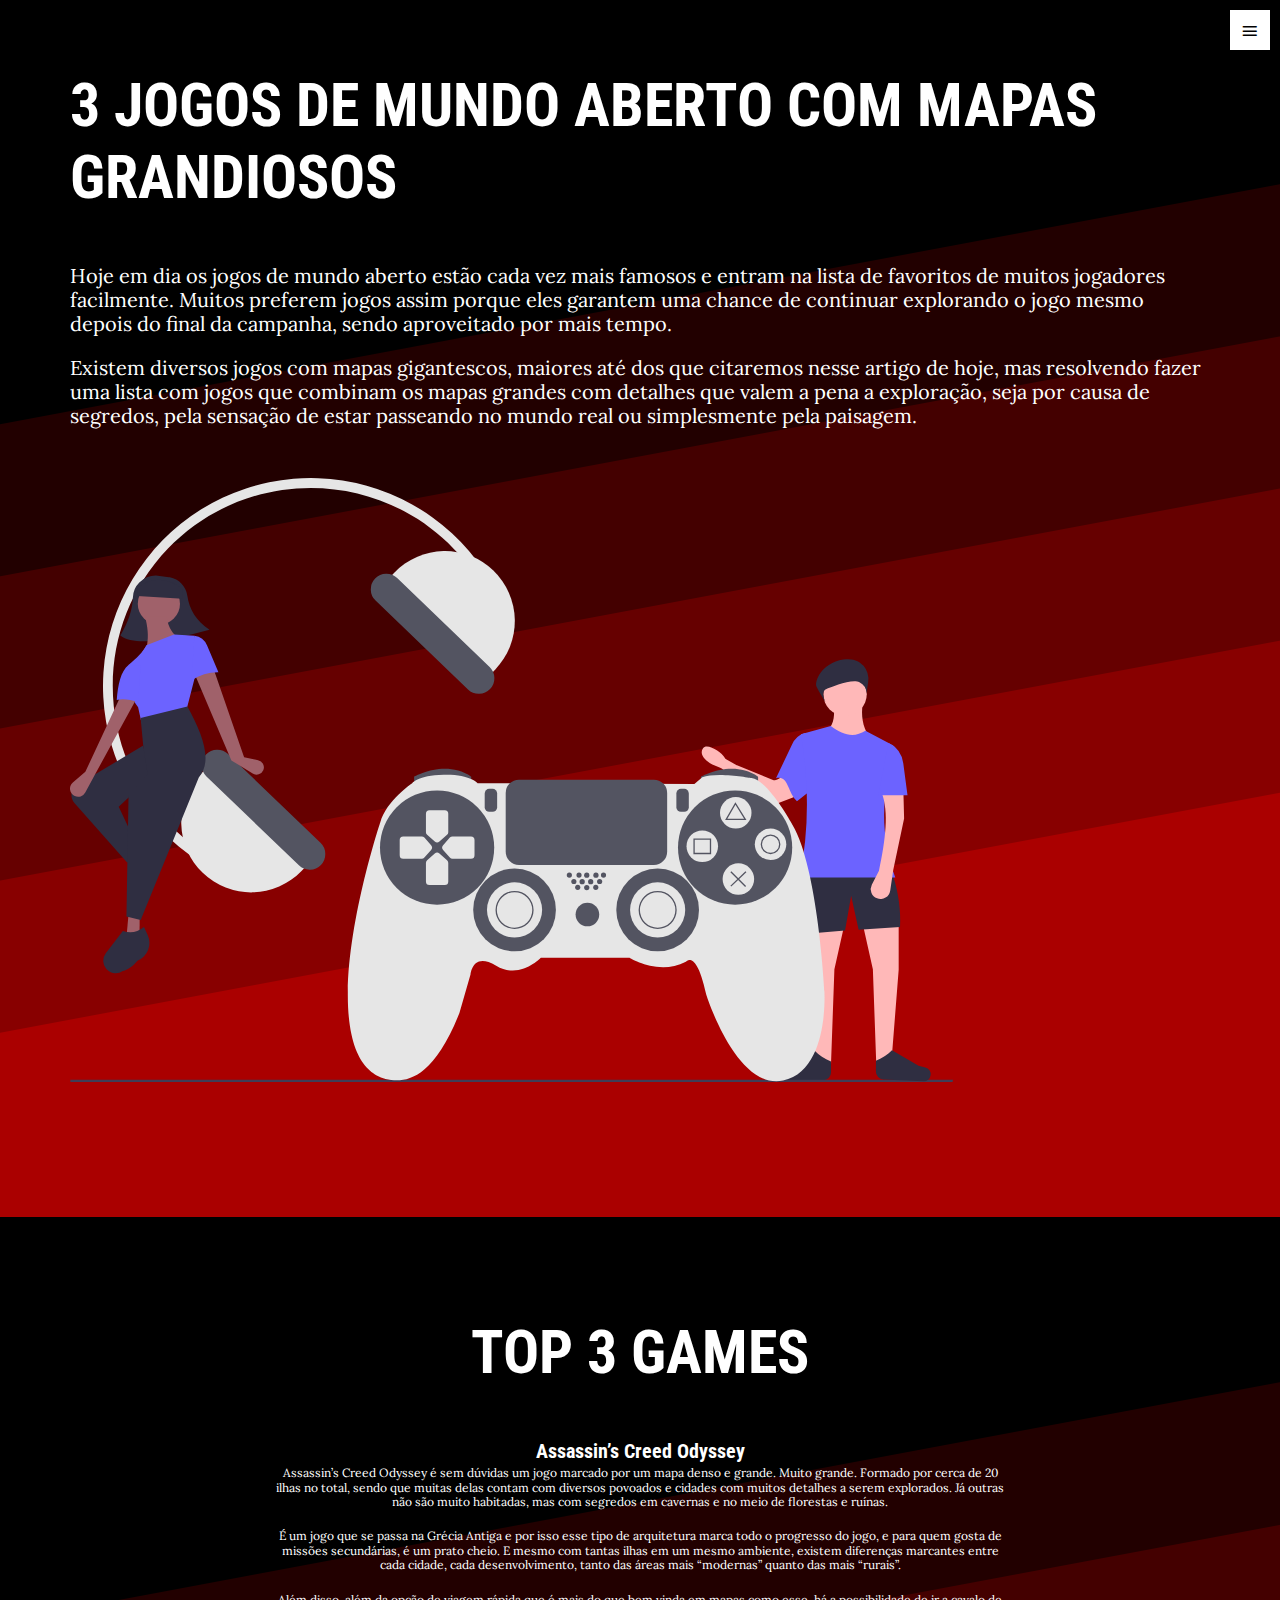
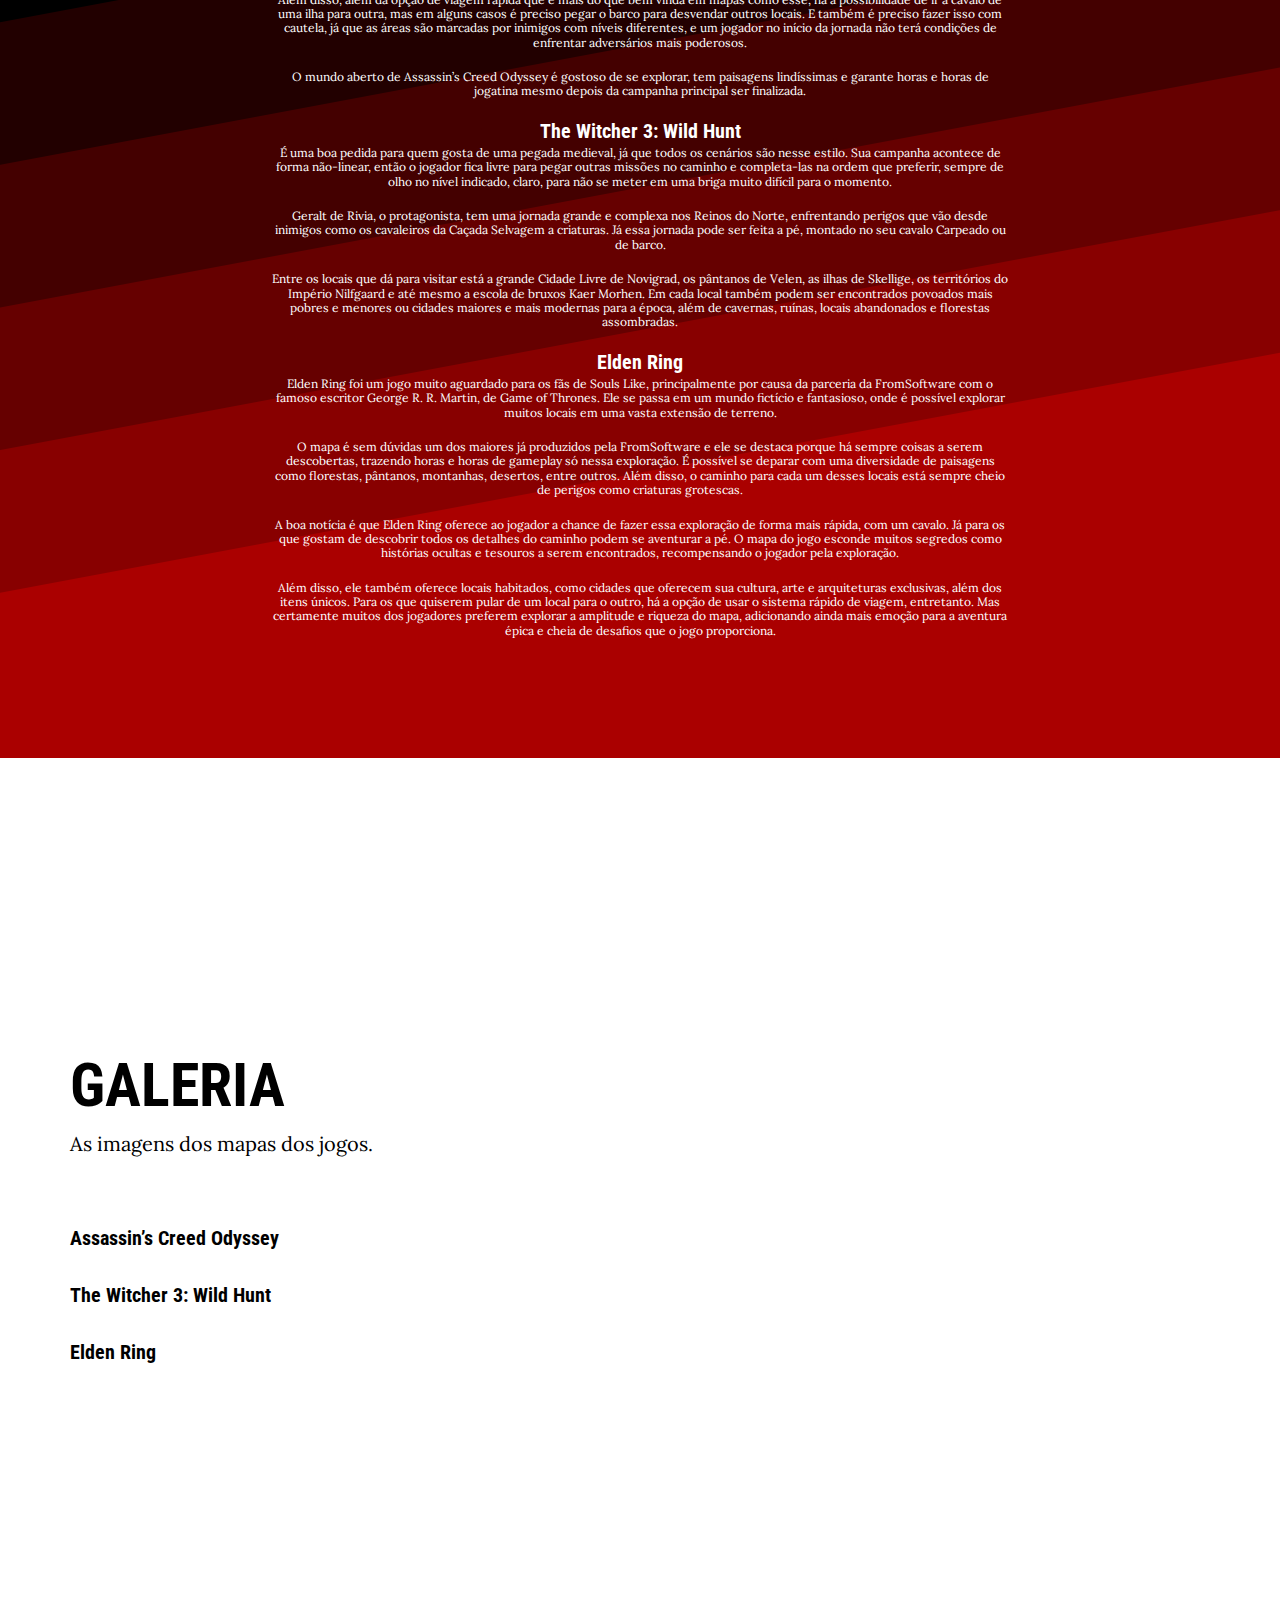
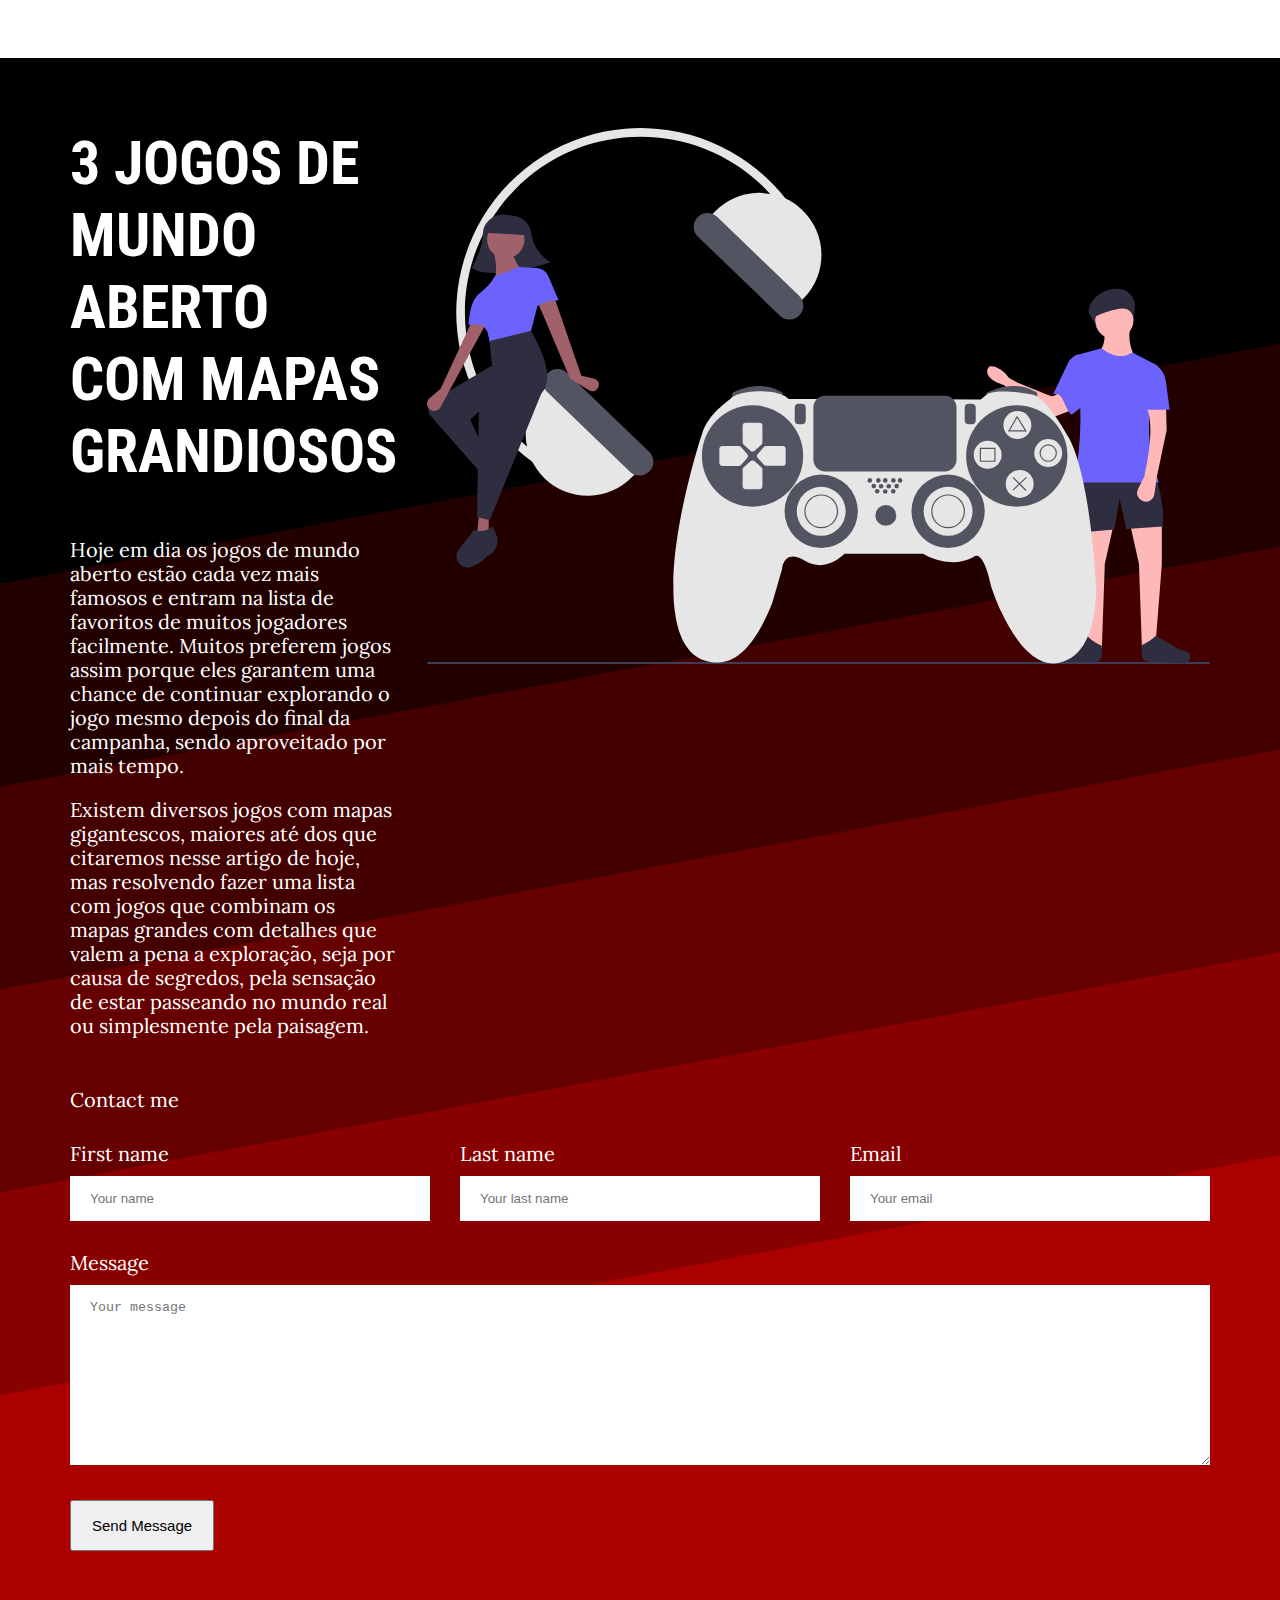
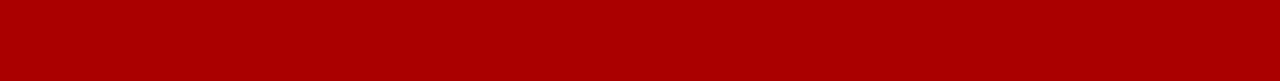
==== index.html @ 2084c5d1 "First-LP" ====
<!DOCTYPE html>
<html lang="pt-BR">

<head>
    <meta charset="UTF-8">
    <meta http-equiv="X-UA-Compatible" content="IE=edge">
    <meta name="viewport" content="width=device-width, initial-scale=1.0">
    <title>Landing Page</title>
    <link rel="preconnect" href="https://fonts.googleapis.com">
    <link rel="preconnect" href="https://fonts.gstatic.com" crossorigin>
    <link
        href="https://fonts.googleapis.com/css2?family=Lora:ital,wght@0,500;0,700;1,500&family=Roboto+Condensed:wght@700&display=swap"
        rel="stylesheet">
    <link rel="stylesheet" href="assets/css/variables.css">
    <link rel="stylesheet" href="assets/css/elements.css">
    <link rel="stylesheet" href="assets/css/classes.css">
    <link rel="stylesheet" href="assets/css/menu.css">
    <link rel="stylesheet" href="assets/css/styles.css">
</head>

<body>
    <input id="close-menu" class="close-menu" type="checkbox" 
    aria-label="Close menu" role="button">
    <label class="close-menu-label" for="close-menu" title="Close Menu"></label>
    <aside class="menu white-bg">
        <div class="main-content 
        menu-content">
            <h1 onclick="getElementById('close-menu').checked = false">
                <a href="#">LOGO</a>
            </h1>
            <nav>
                <ul onclick="getElementById('close-menu').checked = false">
                    <li><a href="#intro">Intro</a></li>
                    <li><a href="#top3">Top 3</a></li>
                    <li><a href="#gallery">Gallery</a></li>
                    <li><a href="#contact">Contact</a></li>
                </ul>
            </nav>
        </div>
    </aside>

    <div class="menu-spacing"></div>

    <section id="intro" class="intro main-bg section">
        <div class="main-content intro-content">
            <div class="intro-text">
                <h2>3 Jogos de Mundo Aberto com mapas grandiosos</h2>
                <p>Hoje em dia os jogos de mundo aberto estão cada vez mais famosos e entram na lista de favoritos de
                    muitos
                    jogadores facilmente. Muitos preferem jogos assim porque eles garantem uma chance de continuar
                    explorando o
                    jogo mesmo depois do final da campanha, sendo aproveitado por mais tempo.</p>

                <p>Existem diversos jogos com mapas gigantescos, maiores até dos que citaremos nesse artigo de hoje, mas
                    resolvendo fazer uma lista com jogos que combinam os mapas grandes com detalhes que valem a pena a
                    exploração, seja por causa de segredos, pela sensação de estar passeando no mundo real ou
                    simplesmente pela
                    paisagem.</p>

            </div>
            <div class="intro-img">
                <img src="assets/img/games.svg"
                    alt="Uma mulher sentada em um HeadSet e um homem ao lado de um controle de PS4">
            </div>
        </div>
    </section>

    <section id="top3" class="top3 main-bg section">
        <div class="main-content top3-content">
            <h2>Top 3 games</h2>

            <h6>Assassin’s Creed Odyssey</h6>
            <p>Assassin’s Creed Odyssey é sem dúvidas um jogo marcado por um mapa denso e grande. Muito grande. Formado
                por cerca de 20 ilhas no total, sendo que muitas delas contam com diversos povoados e cidades com muitos
                detalhes a serem explorados. Já outras não são muito habitadas, mas com segredos em cavernas e no meio
                de florestas e ruínas.</p>
            <p>É um jogo que se passa na Grécia Antiga e por isso esse tipo de arquitetura marca todo o progresso do
                jogo, e para quem gosta de missões secundárias, é um prato cheio. E mesmo com tantas ilhas em um mesmo
                ambiente, existem diferenças marcantes entre cada cidade, cada desenvolvimento, tanto das áreas mais
                “modernas” quanto das mais “rurais”.</p>
            <p>Além disso, além da opção de viagem rápida que é mais do que bem vinda em mapas como esse, há a
                possibilidade de ir a cavalo de uma ilha para outra, mas em alguns casos é preciso pegar o barco para
                desvendar outros locais. E também é preciso fazer isso com cautela, já que as áreas são marcadas por
                inimigos com níveis diferentes, e um jogador no início da jornada não terá condições de enfrentar
                adversários mais poderosos.</p>
            <p>O mundo aberto de Assassin’s Creed Odyssey é gostoso de se explorar, tem paisagens lindíssimas e garante
                horas e horas de jogatina mesmo depois da campanha principal ser finalizada.</p>

            <h6>The Witcher 3: Wild Hunt</h6>
            <p>É uma boa pedida para quem gosta de uma pegada medieval, já que todos os cenários são nesse estilo. Sua
                campanha acontece de forma não-linear, então o jogador fica livre para pegar outras missões no caminho e
                completa-las na ordem que preferir, sempre de olho no nível indicado, claro, para não se meter em uma
                briga muito difícil para o momento.</p>
            <p>Geralt de Rivia, o protagonista, tem uma jornada grande e complexa nos Reinos do Norte, enfrentando
                perigos que vão desde inimigos como os cavaleiros da Caçada Selvagem a criaturas. Já essa jornada pode
                ser feita a pé, montado no seu cavalo Carpeado ou de barco.</p>
            <p>Entre os locais que dá para visitar está a grande Cidade Livre de Novigrad, os pântanos de Velen, as
                ilhas de Skellige, os territórios do Império Nilfgaard e até mesmo a escola de bruxos Kaer Morhen. Em
                cada local também podem ser encontrados povoados mais pobres e menores ou cidades maiores e mais
                modernas para a época, além de cavernas, ruínas, locais abandonados e florestas assombradas.</p>

            <h6>Elden Ring</h6>
            <p>Elden Ring foi um jogo muito aguardado para os fãs de Souls Like, principalmente por causa da parceria da
                FromSoftware com o famoso escritor George R. R. Martin, de Game of Thrones. Ele se passa em um mundo
                fictício e fantasioso, onde é possível explorar muitos locais em uma vasta extensão de terreno.</p>
            <p>O mapa é sem dúvidas um dos maiores já produzidos pela FromSoftware e ele se destaca porque há sempre
                coisas a serem descobertas, trazendo horas e horas de gameplay só nessa exploração. É possível se
                deparar com uma diversidade de paisagens como florestas, pântanos, montanhas, desertos, entre outros.
                Além disso, o caminho para cada um desses locais está sempre cheio de perigos como criaturas grotescas.
            </p>
            <p>A boa notícia é que Elden Ring oferece ao jogador a chance de fazer essa exploração de forma mais rápida,
                com um cavalo. Já para os que gostam de descobrir todos os detalhes do caminho podem se aventurar a pé.
                O mapa do jogo esconde muitos segredos como histórias ocultas e tesouros a serem encontrados,
                recompensando o jogador pela exploração.</p>
            <p>Além disso, ele também oferece locais habitados, como cidades que oferecem sua cultura, arte e
                arquiteturas exclusivas, além dos itens únicos. Para os que quiserem pular de um local para o outro, há
                a opção de usar o sistema rápido de viagem, entretanto. Mas certamente muitos dos jogadores preferem
                explorar a amplitude e riqueza do mapa, adicionando ainda mais emoção para a aventura épica e cheia de
                desafios que o jogo proporciona.</p>
        </div>

    </section>

    <section id="gallery" class="gallery white-bg section">
        <div class="main-content gallery-content">
            <h2 class="grid-main-heading">Galeria</h2>
            <p class="grid-description">As imagens dos mapas dos jogos.</p>
        <div class="grid">
            <div class="gallery-img">
                <h6>Assassin’s Creed Odyssey</h6>

            </div>
            <div class="gallery-img">
                <h6>The Witcher 3: Wild Hunt</h6>

            </div>
            <div class="gallery-img">
                <h6>Elden Ring</h6>

            </div>
        </div>
        </div>

    </section>

    <section id="contact" class="contact main-bg section">
        <div class="main-content intro-content">
            <div class="intro-text">
                <h2>3 Jogos de Mundo Aberto com mapas grandiosos</h2>
                <p>Hoje em dia os jogos de mundo aberto estão cada vez mais famosos e entram na lista de favoritos de
                    muitos
                    jogadores facilmente. Muitos preferem jogos assim porque eles garantem uma chance de continuar
                    explorando o
                    jogo mesmo depois do final da campanha, sendo aproveitado por mais tempo.</p>

                <p>Existem diversos jogos com mapas gigantescos, maiores até dos que citaremos nesse artigo de hoje, mas
                    resolvendo fazer uma lista com jogos que combinam os mapas grandes com detalhes que valem a pena a
                    exploração, seja por causa de segredos, pela sensação de estar passeando no mundo real ou
                    simplesmente pela
                    paisagem.</p>

            </div>
            <div class="intro-img">
                <img src="assets/img/games.svg"
                    alt="Uma mulher sentada em um HeadSet e um homem ao lado de um controle de PS4">
            </div>
            <div class="contact-form">
                <fieldset class="form-grid">
                    <legend>Contact me</legend>

                    <div class="form-group">
                      <label for="first-name">First name</label>
                      <input type="text" name="first-name" id="first-name" placeholder="Your name">
                    </div>

                    <div class="form-group">
                        <label for="last-name">Last name</label>
                        <input type="text" name="last-name" id="last-name" placeholder="Your last name">
                      </div>

                    <div class="form-group">
                        <label for="email">Email</label>
                        <input type="email" name="email" id="email" placeholder="Your email">
                    </div>

                    <div class="form-group full-width">
                        <label for="message">Message</label>
                        <textarea name="message" id="message" cols="30" rows="10" placeholder="Your message"></textarea>
                      </div>
                      
                      <div class="form-group full-width">
                        <button type="submit">Send Message</button>
                      </div>
                </fieldset>
            </div>
        </div>
 
    </section>
</body>

</html>
---- assets/css/variables.css ----
:root{
    --primary-color: #fff;
    --secundary-color: #000;
    --tertiary-color: crimson;
    --ligh-gray-color: #eee;
    --gap: 3rem;
}
---- assets/css/elements.css ----
* {
    margin: 0;
    padding: 0;
    box-sizing: border-box;
}

html {
    font-size: 62.5%;
    scroll-behavior: smooth;
}

body {
    font-family: 'Lora', serif;
    font-size: 2rem;
    color: var(--secundary-color);
    line-height: 1.2;
}

h1, h2, h3, h4, h5, h6 {
    font-family: 'Roboto Condensed', sans-serif;
} 

h1 {
    font-size: 6rem;
    text-transform: uppercase;
}
h2 {
    font-size: 6rem;
    margin-bottom: 5rem;
    text-transform: uppercase;
    line-height: 1.2;
}
h3 {
    font-size: 5rem;
}
h4 {
    font-size: 4rem;
}
h5 {
    font-size: 3.5rem;
}
h6 {
    font-size: 2rem;
    padding-bottom: 0.3rem;
}

a {
    text-decoration: none;
}

p {
    margin-bottom: 2rem; 
}
---- assets/css/classes.css ----
.main-bg {
    background-image: url('../img/main-bg.svg');
    background-size: cover;
    background-position: center center;
    color: var(--primary-color);
}

.white-bg {
    background: var(--primary-color);
    color: var(--secundary-color);
}


.main-content {
    max-width: 120rem;
    margin: 0 auto;
    padding: 10rem var(--gap);
}

.section {
    min-height: 100vh;
}

.menu-spacing {
    height: 6.5rem;
}

div.full-width {
    width: 100%;
    flex: 1 1 100% ;
}
---- assets/css/menu.css ----
.menu {
    position: fixed;
    top: 0;
    left: 0;
    right: 0;
    width: 100%;
    z-index: 1;
    border-bottom: 0.1rem solid var(--ligh-gray-color);
}

.menu-content {
    display: flex;
    justify-content: space-between;
    align-items: center;
    padding-top: 0;
    padding-bottom: 0;
}

.menu h1 {
    font-size: 2.3rem;
    color: var(--secundary-color);
}

.menu h1 a {
    color: inherit;
    text-decoration: none;
}

.menu ul {
    list-style: none;
    display: flex;
}

.menu ul li a {
    display: block;
    padding: 2rem;
    font-size: 1.8rem;
    color: var(--secundary-color);
    position: relative;
}

.menu ul li a::after {
    content: '';
    position: absolute;
    bottom: 1rem;
    left: 50%;
    width: 0;
    height: 0.2rem;
    background: var(--tertiary-color);
    transition: all 300ms ease-in-out;
}

.menu ul li a:hover::after {
    width: 50%;
    left: 25%;
}
---- assets/css/styles.css ----
.intro-content {
    position: relative;
    top: -3rem;
    display: grid;
    grid-template-columns: 1fr 1.5fr;
    align-items: stretch;
    gap: var(--gap);
    min-height: 100vh;
}

.intro-text {
    display: flex;
    flex-flow: column wrap;
    justify-content: center;
}

.intro-img img{
    max-width: 100%;
    height: auto;
}

.top3-content {
    max-width: 80rem;
    display: flex;
    flex-direction: column;
    flex-wrap: nowrap;
    justify-content: center;
    min-height: 100vh;
    text-align: center;
    font-size: 1.2rem;
}

.gallery-content {
    display: flex;
    flex-direction: column;
    flex-wrap: nowrap;
    justify-content: center;
    height: 100vh;
}

.grid-main-heading {
    margin-bottom: 1rem;
}

.grid-description {
    padding-bottom: 5rem;
}

.grid {
    display: grid;
    grid-template-columns: repeat(3, 1fr);
    gap: var(--gap);
}

.contact-form {
    grid-column: span 2;
}
.contact-form .form-grid {
    border: none;
    display: flex;
    flex-direction: row;
    flex-wrap: wrap;
    gap: var(--gap);
}

.form-grid legend {
    font-style: bold;
    font-size: 2rem;
    margin-bottom: 3rem;
}

.form-group {
    min-width: 32rem;
    flex: 1 1 32rem;
}

.form-group label {
    display: block;
    margin-bottom: 1rem;
}

.form-group input, 
.form-group textarea {
    border: none;
    padding: 1.5rem 2rem;
    width: 100%;
}

.form-group input:focus, 
.form-group textarea:focus {
    box-shadow: 0 0 1.5rem var(--secundary-color);
}

.form-group button {
    padding: 1.5rem 2rem;
    font-size: 1.5rem;
    cursor: pointer;
    transition: all 300ms ease-in-out;
}

.form-group button:hover {
    background: var(--ligh-gray-color)
}


.close-menu {
    display: none;
}


@media (max-width: 80rem) {
    .intro-content, .grid {
        grid-template-columns: 1fr;
    }

    .gallery-img {
       width: 100%;
       max-width: 100%;
       max-height: 100%;
    }

    .gallery-img img{
        width: 100%;
    }

    .grid-one-content {
        display: block;
    }

    .menu {
        bottom: 0;
        text-align: center;
    }

    .menu-content, .menu-content ul {
        flex-direction: column;
        justify-content: center;
    }

    .menu-content {
        height: 100vh;
    }

    .menu {
        display: none;
    }

    .close-menu-label::after {
        content: '≡';
        position: fixed;
        z-index: 2;
        top: 1rem;
        right: 1rem;
        background: var(--primary-color);
        color: var(--secundary-color);
        font-size: 3rem;
        line-height: 3rem;
        width: 3rem;
        height: 3rem;
        text-align: center;
        padding: 0.5rem;
        cursor: pointer;
    }

    .close-menu:checked~ .menu {
        display: block;
    }

    .menu-spacing {
        display: none;
    }
}
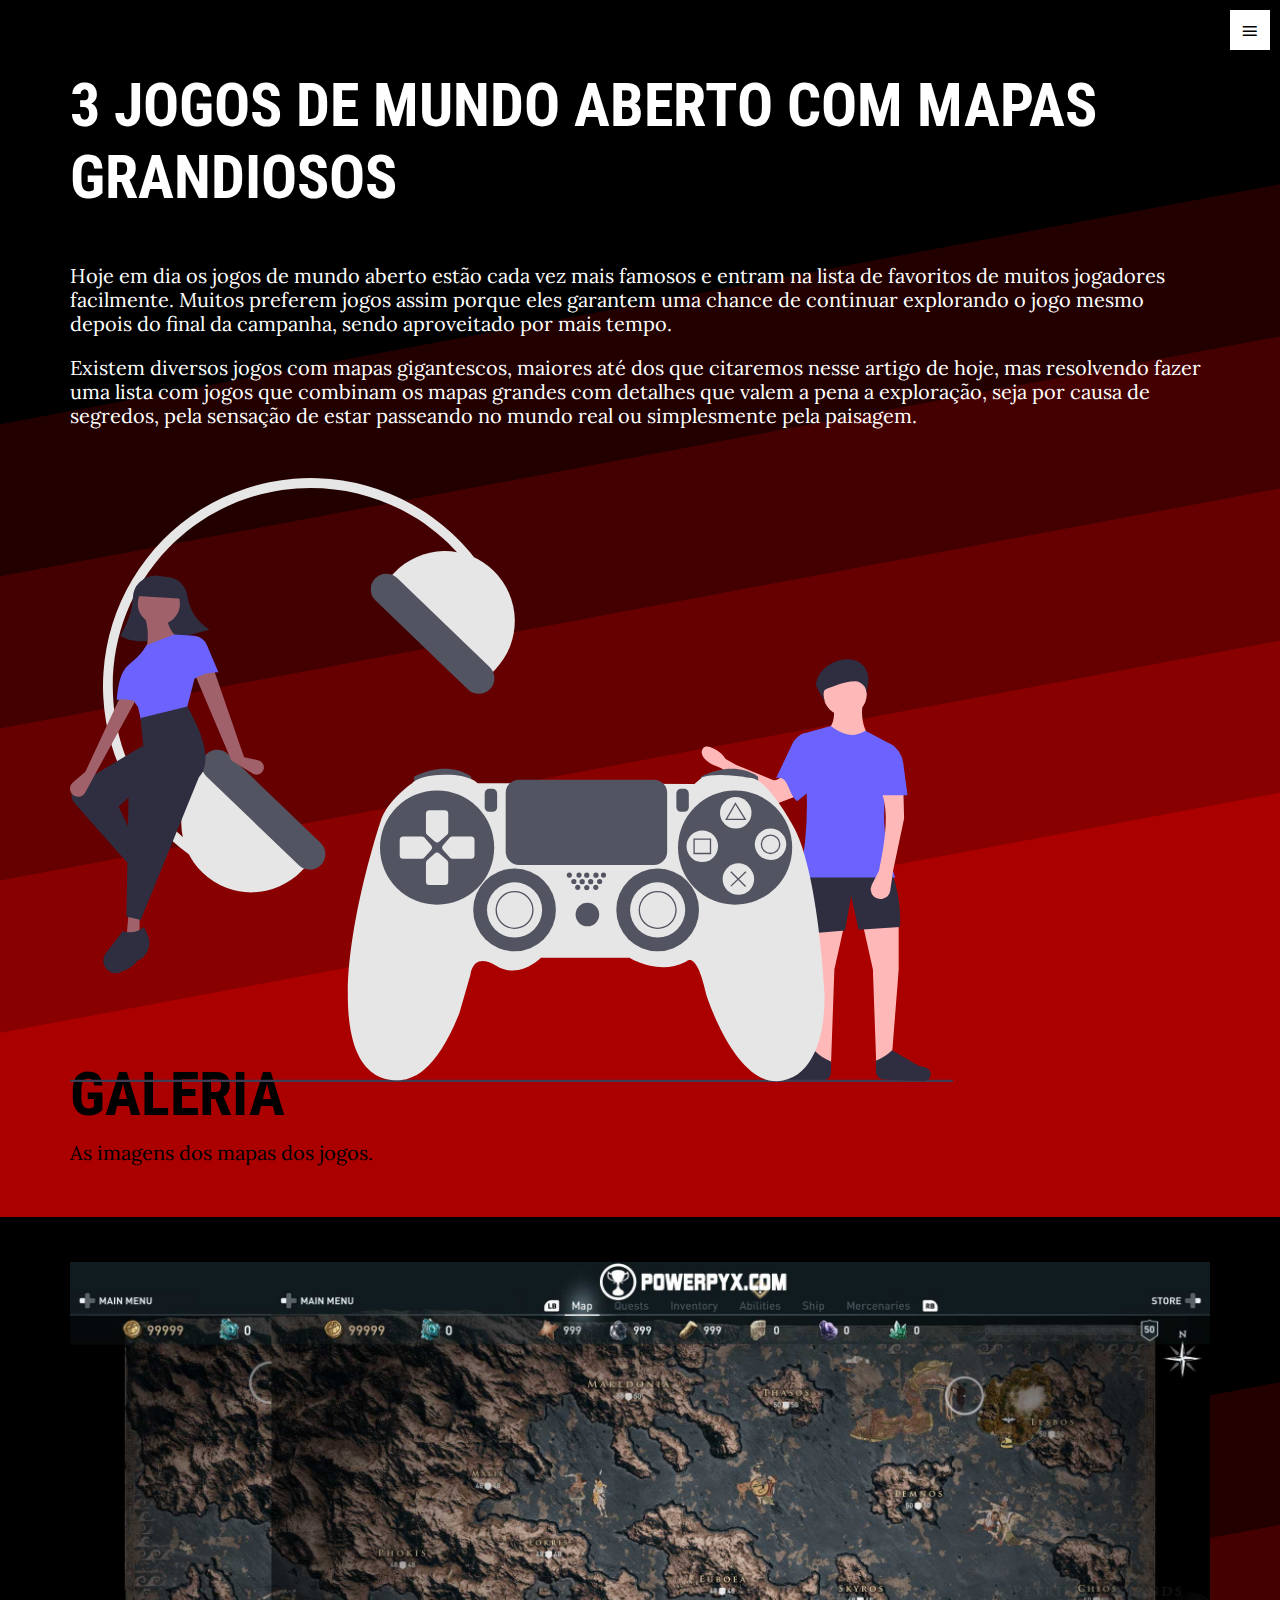
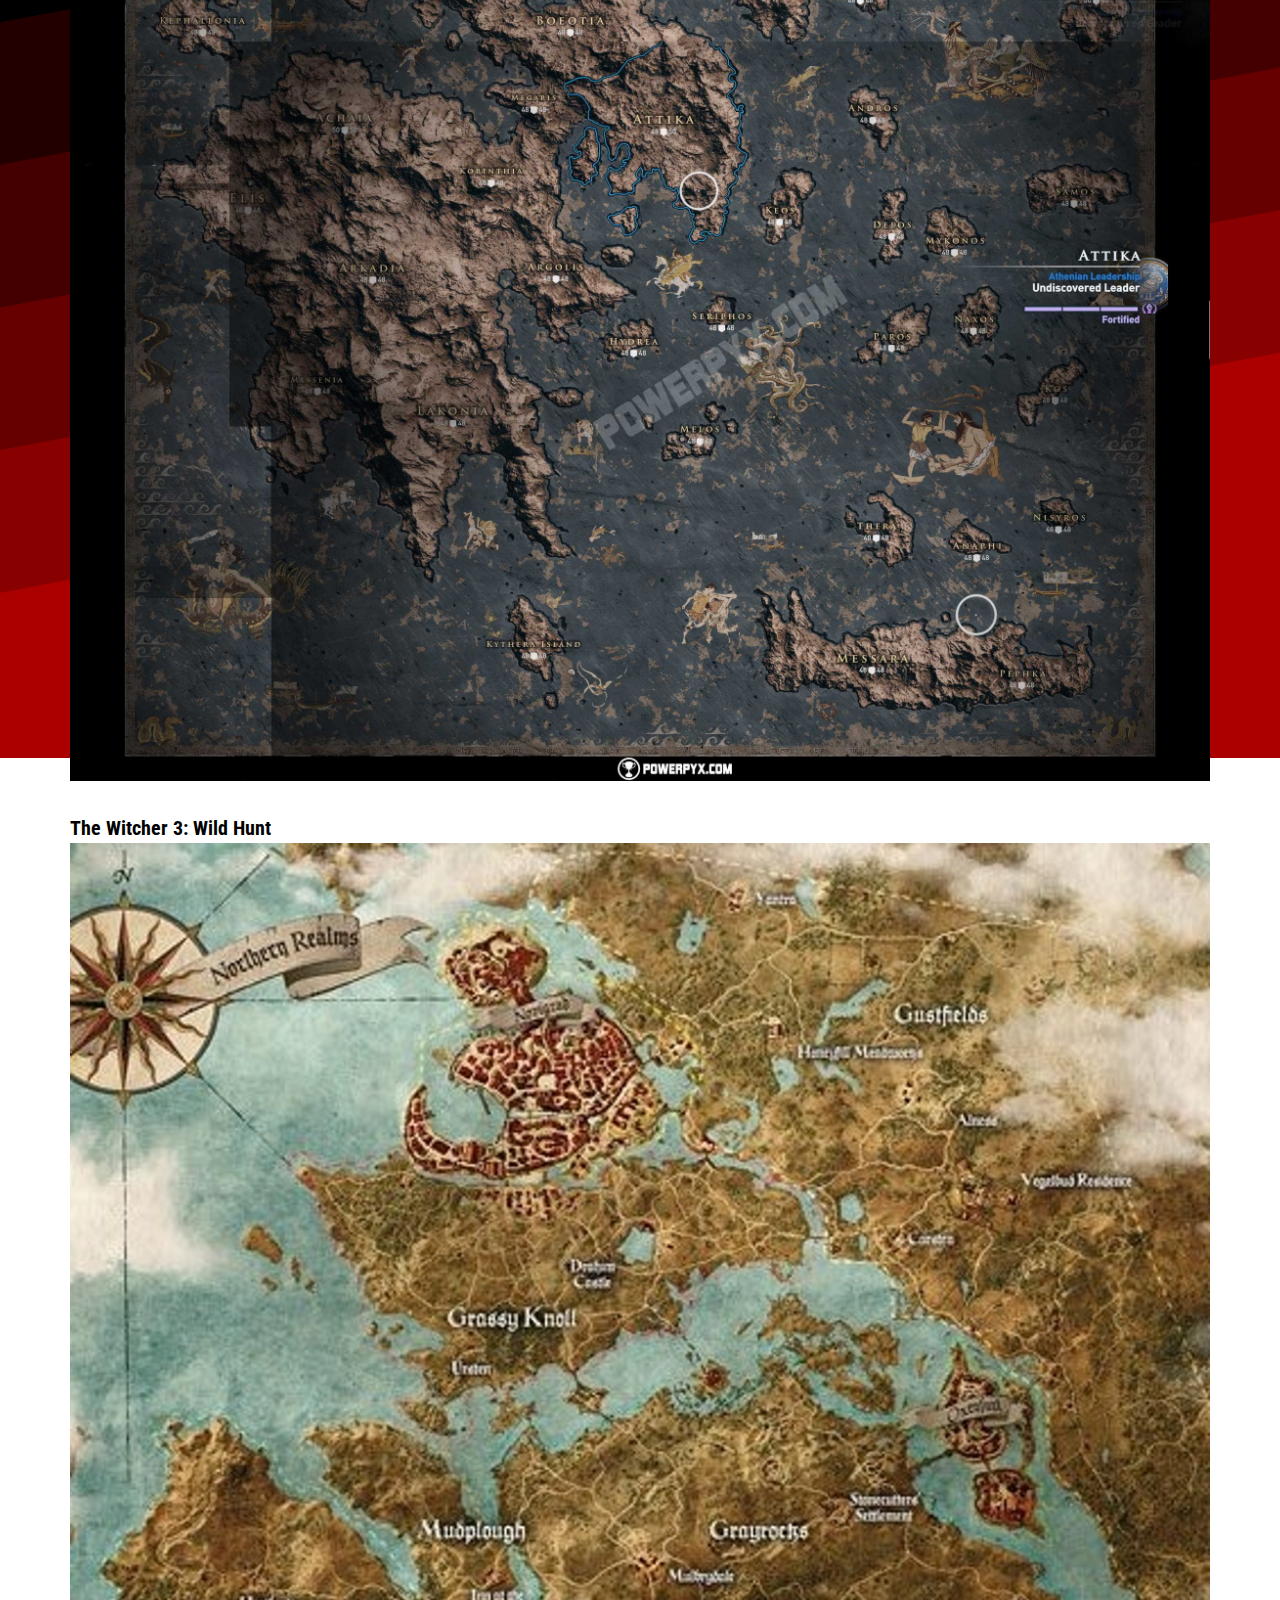
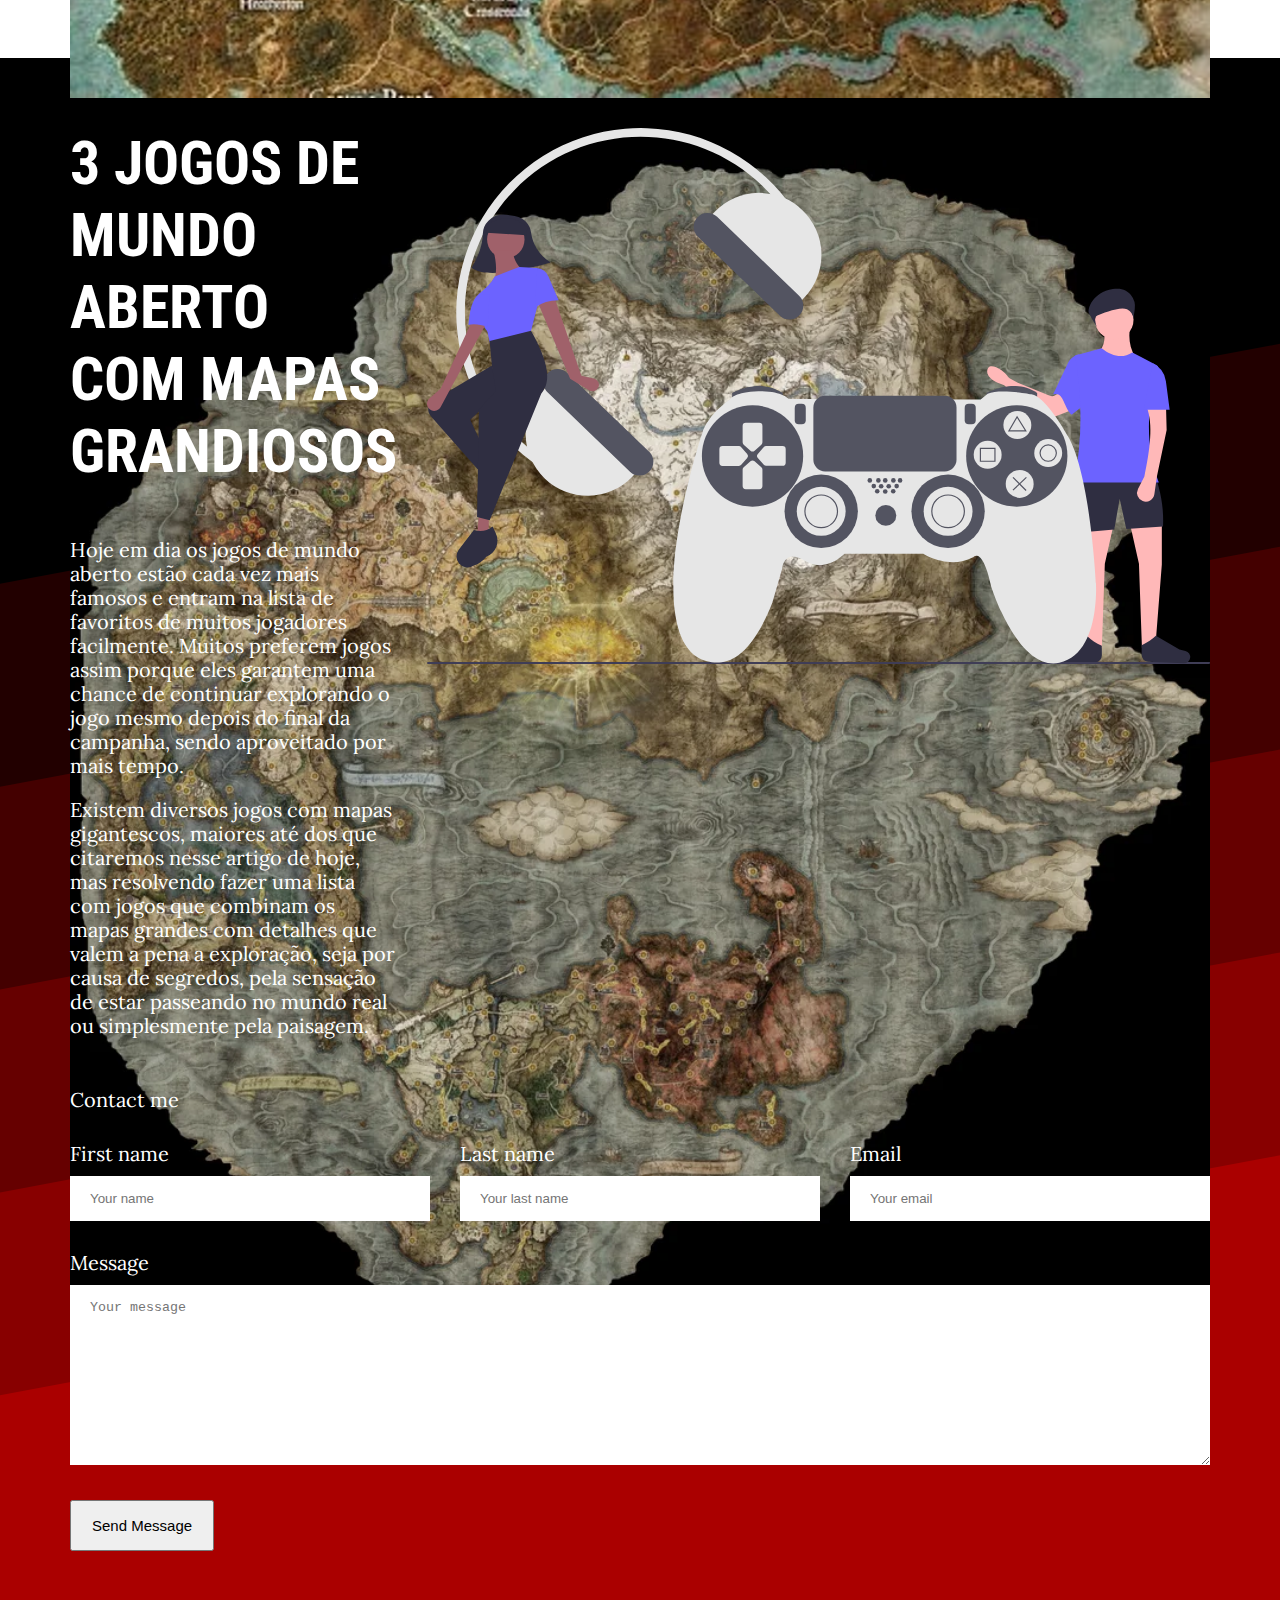
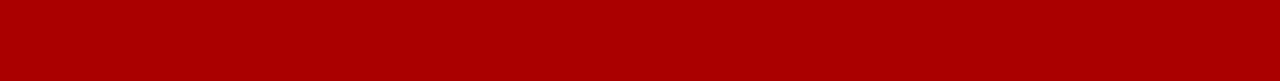
==== commit bc9d696d: "animation-and-photos" ====
--- a/index.html
+++ b/index.html
@@ -129,13 +129,28 @@
             <div class="gallery-img">
                 <h6>Assassin’s Creed Odyssey</h6>
 
+                <div class="mapas">
+                    <img src="assets/img/assassin.jpg"
+                        alt="Uma mulher sentada em um HeadSet e um homem ao lado de um controle de PS4">
+                </div>
+
             </div>
             <div class="gallery-img">
                 <h6>The Witcher 3: Wild Hunt</h6>
+            
+                <div class="mapas">
+                    <img src="assets/img/the witcher.webp"
+                        alt="Uma mulher sentada em um HeadSet e um homem ao lado de um controle de PS4">
+                </div>
 
             </div>
             <div class="gallery-img">
                 <h6>Elden Ring</h6>
+
+                <div class="mapas">
+                    <img src="assets/img/elden ring.webp"
+                        alt="Uma mulher sentada em um HeadSet e um homem ao lado de um controle de PS4">
+                </div>
 
             </div>
         </div>
--- a/assets/css/styles.css
+++ b/assets/css/styles.css
@@ -17,6 +17,16 @@
 .intro-img img{
     max-width: 100%;
     height: auto;
+}
+
+.mapas img{
+    max-width: 100%;
+    height: auto;
+    transition: all 300ms ease-in-out;
+}
+
+.mapas img:hover {
+    transform: scale(1.02,1.02);
 }
 
 .top3-content {
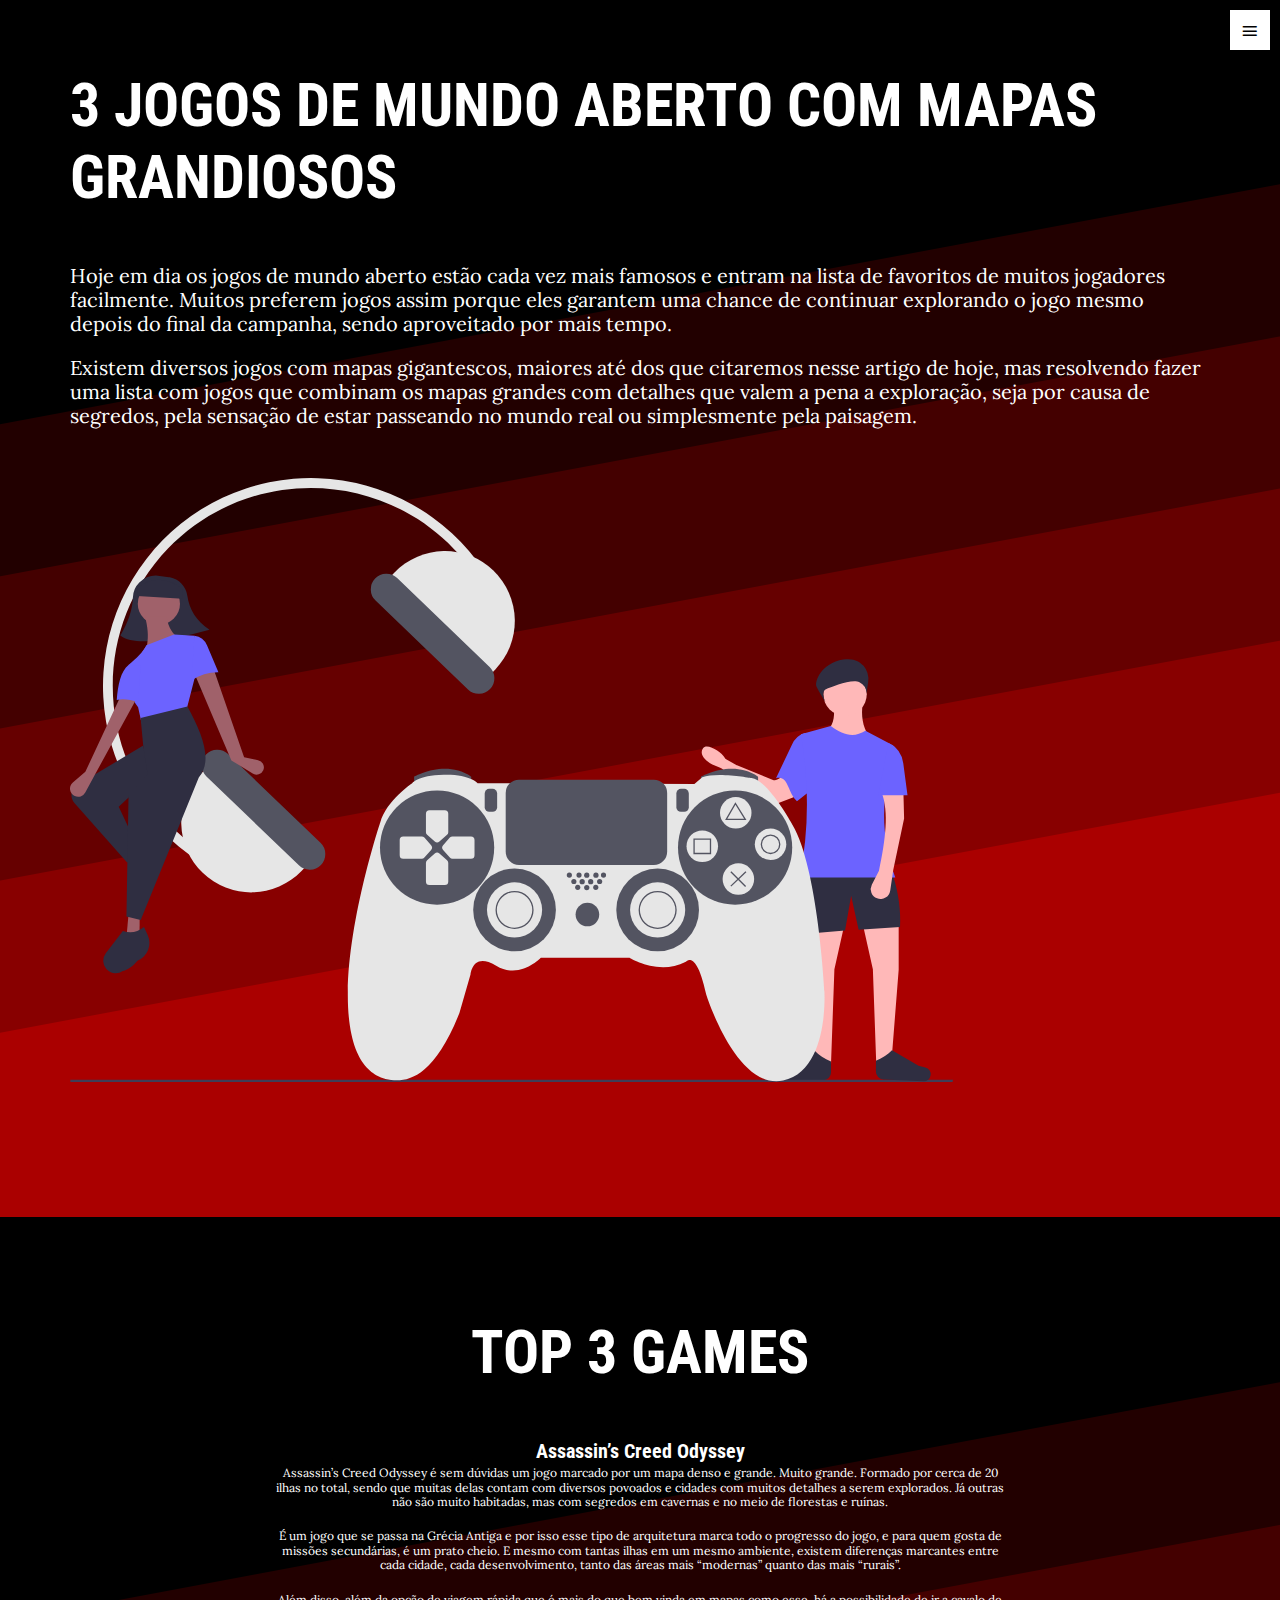
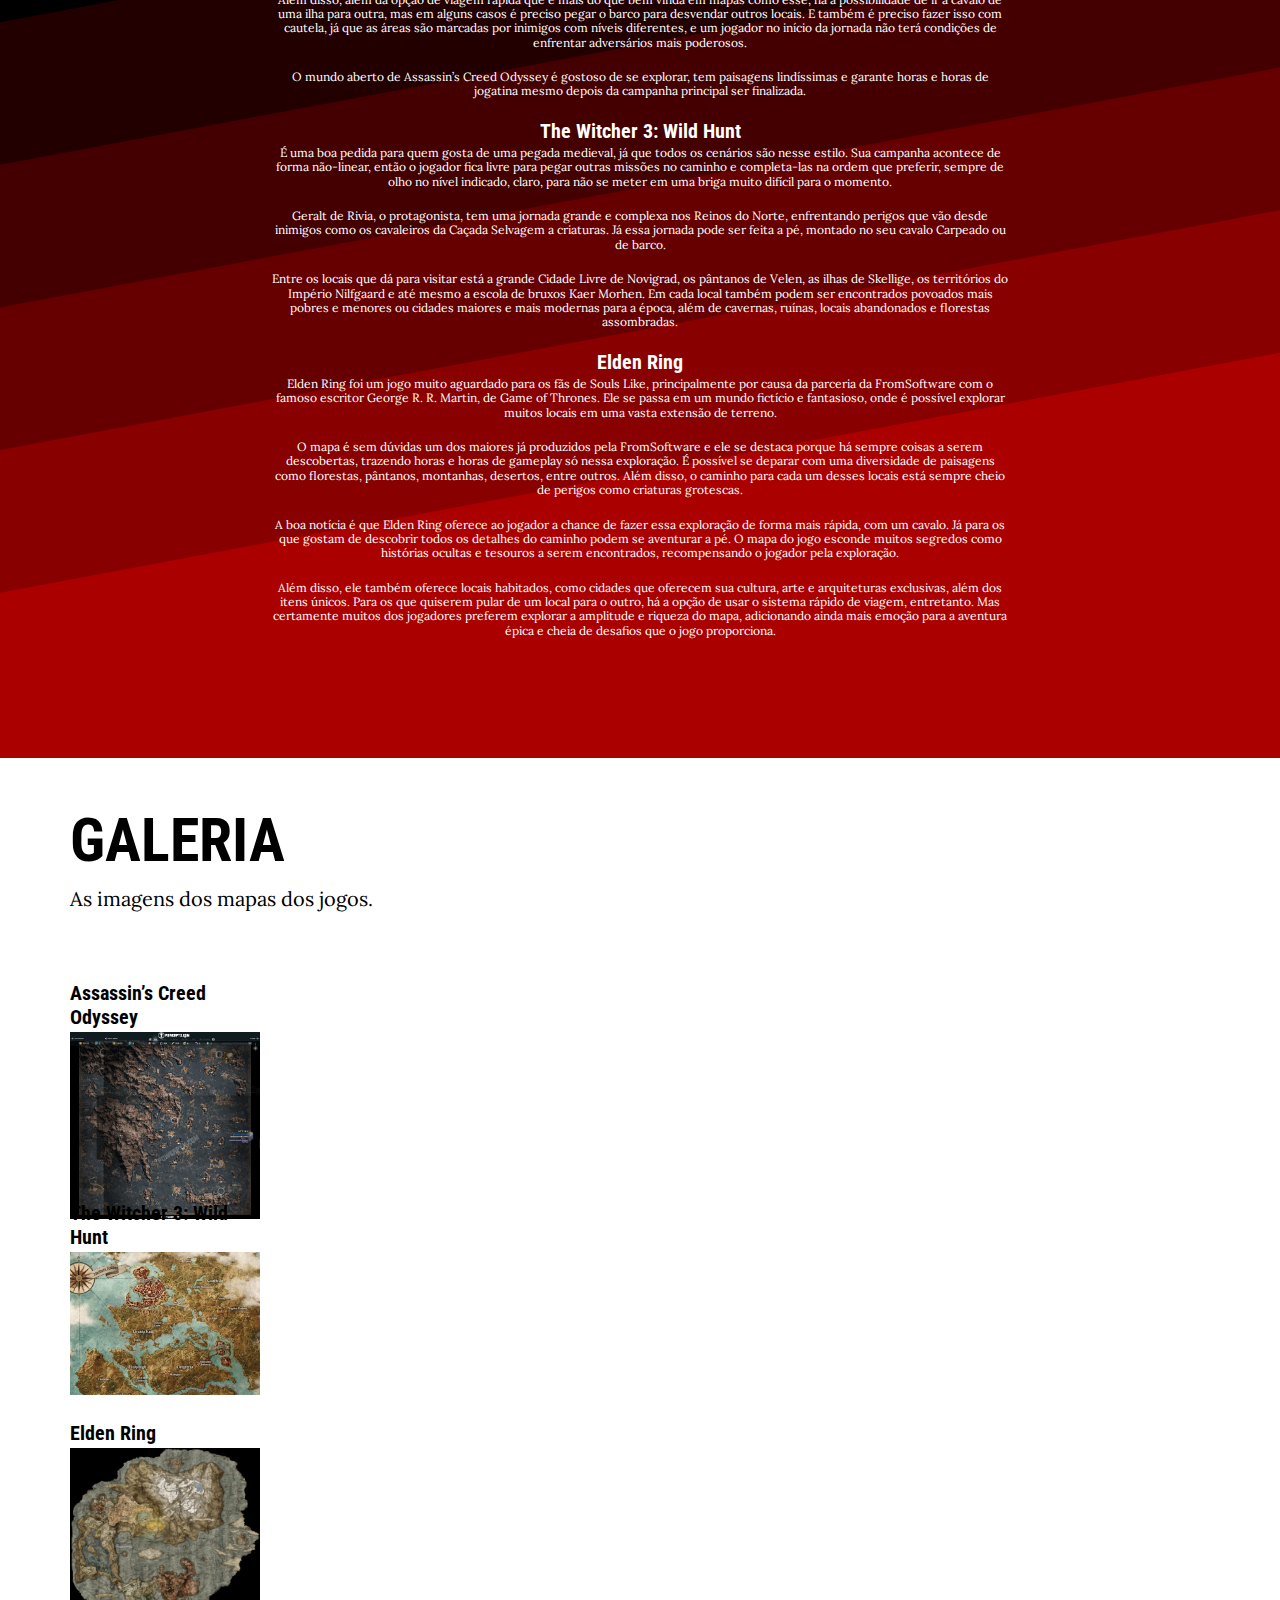
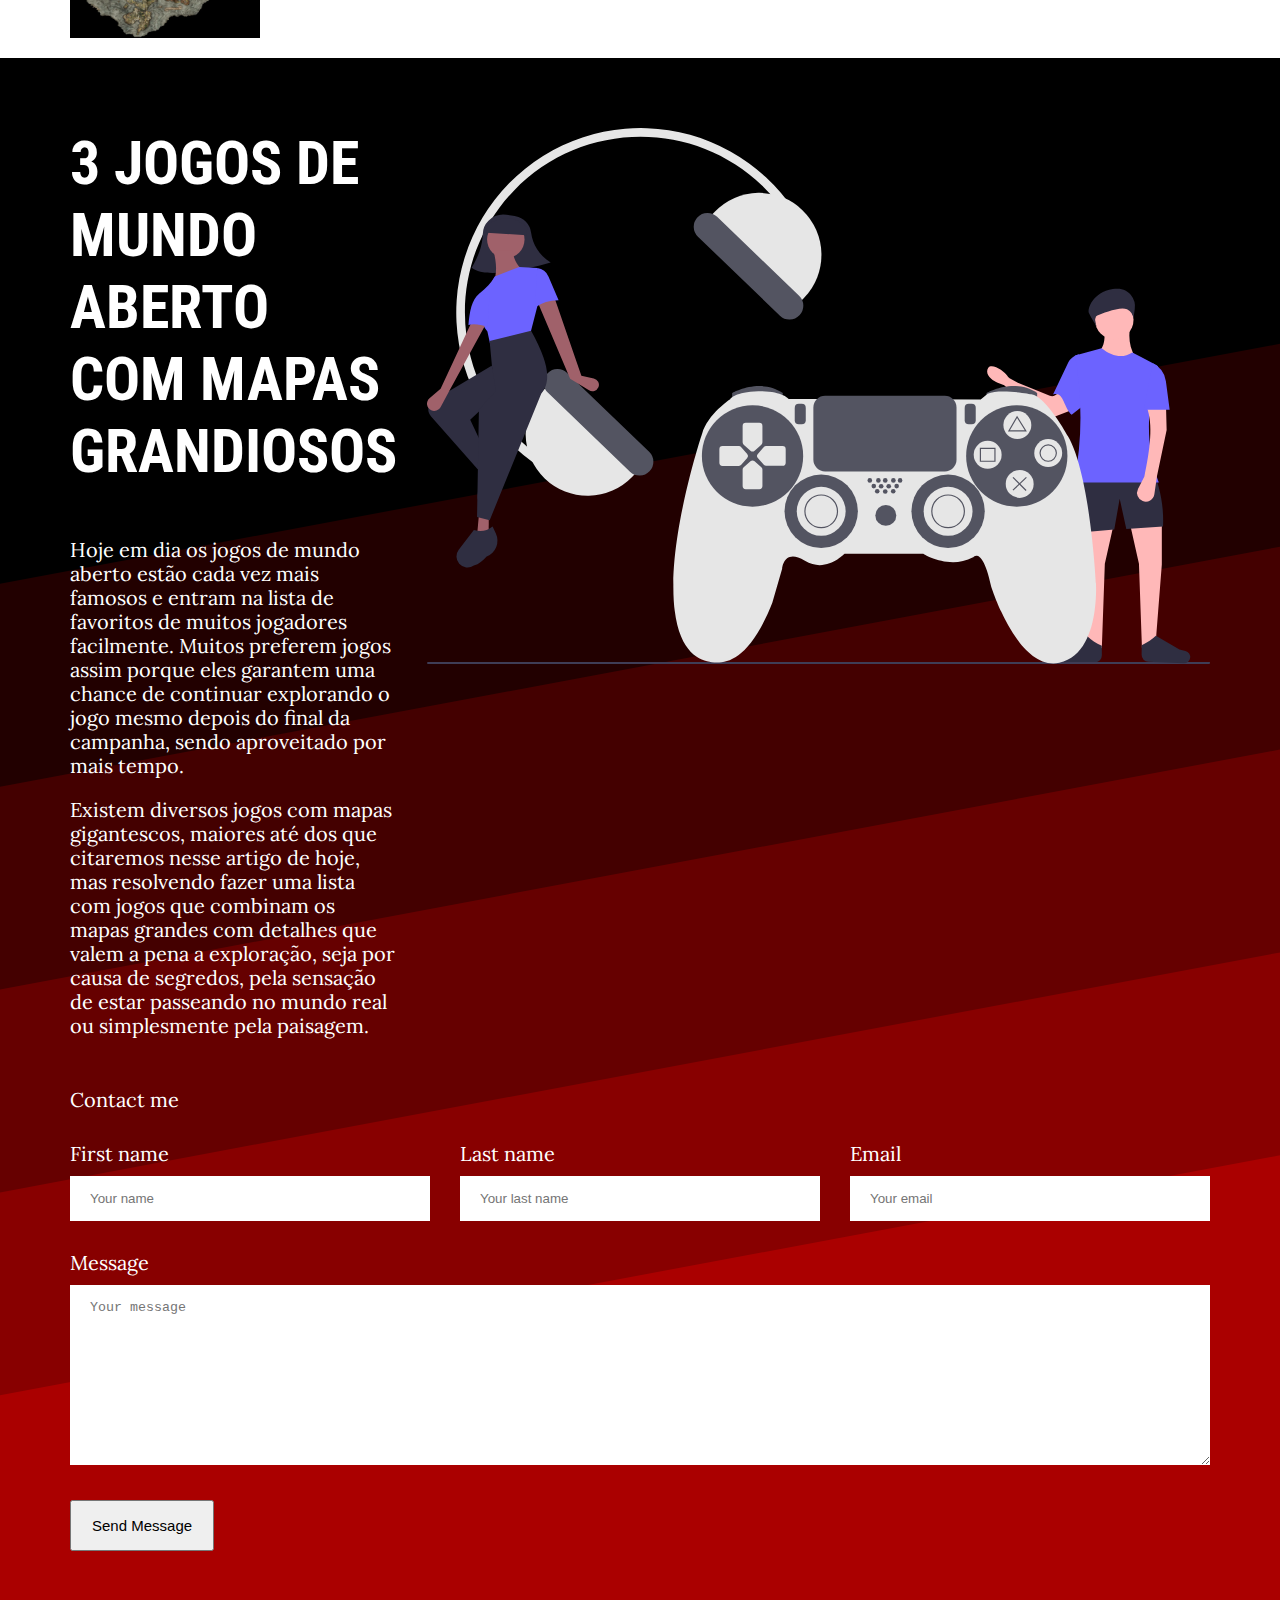
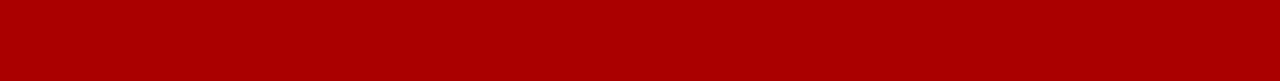
==== commit b3b75f8f: "responsividade" ====
--- a/index.html
+++ b/index.html
@@ -130,8 +130,7 @@
                 <h6>Assassin’s Creed Odyssey</h6>
 
                 <div class="mapas">
-                    <img src="assets/img/assassin.jpg"
-                        alt="Uma mulher sentada em um HeadSet e um homem ao lado de um controle de PS4">
+                    <img src="assets/img/assassin.jpg">
                 </div>
 
             </div>
@@ -139,8 +138,7 @@
                 <h6>The Witcher 3: Wild Hunt</h6>
             
                 <div class="mapas">
-                    <img src="assets/img/the witcher.webp"
-                        alt="Uma mulher sentada em um HeadSet e um homem ao lado de um controle de PS4">
+                    <img src="assets/img/the witcher.webp">
                 </div>
 
             </div>
@@ -148,8 +146,7 @@
                 <h6>Elden Ring</h6>
 
                 <div class="mapas">
-                    <img src="assets/img/elden ring.webp"
-                        alt="Uma mulher sentada em um HeadSet e um homem ao lado de um controle de PS4">
+                    <img src="assets/img/elden ring.webp">
                 </div>
 
             </div>
--- a/assets/css/styles.css
+++ b/assets/css/styles.css
@@ -19,7 +19,14 @@
     height: auto;
 }
 
-.mapas img{
+.mapas {
+    width: 100%;
+    max-width: 36rem;
+    max-height: 36rem;
+    overflow: hidden;
+}
+
+.mapas img {
     max-width: 100%;
     height: auto;
     transition: all 300ms ease-in-out;
@@ -28,6 +35,8 @@
 .mapas img:hover {
     transform: scale(1.02,1.02);
 }
+
+
 
 .top3-content {
     max-width: 80rem;
@@ -125,12 +134,14 @@
 
     .gallery-img {
        width: 100%;
-       max-width: 100%;
-       max-height: 100%;
+       max-width: 19rem;
+       max-height: 19rem;
     }
 
     .gallery-img img{
         width: 100%;
+        max-width: 19rem;
+        max-height: 19rem;
     }
 
     .grid-one-content {
